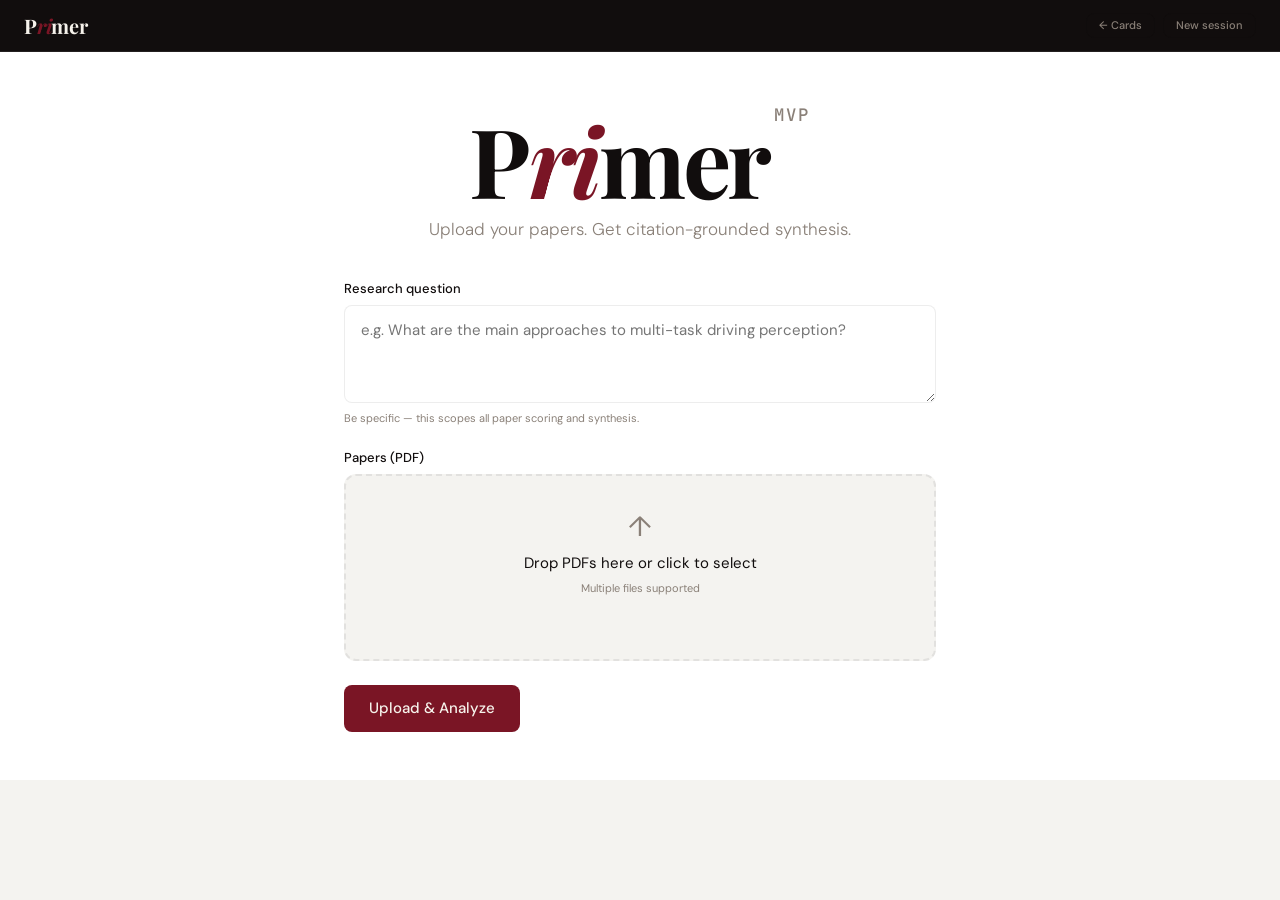
==== static/index.html @ 9b55476f "Initial commit" ====
<!doctype html>
<html lang="en">
  <head>
    <meta charset="UTF-8" />
    <meta name="viewport" content="width=device-width, initial-scale=1.0" />
    <title>Primer — Research Intelligence</title>
    <link rel="preconnect" href="https://fonts.googleapis.com" />
    <link rel="preconnect" href="https://fonts.gstatic.com" crossorigin />
    <link
      href="https://fonts.googleapis.com/css2?family=Playfair+Display:ital,wght@0,700;0,900;1,400;1,700&family=DM+Sans:opsz,wght@9..40,300;9..40,400;9..40,500&family=JetBrains+Mono:wght@400;500&display=swap"
      rel="stylesheet"
    />
    <link rel="stylesheet" href="/static/css/primer.css" />
  </head>
  <body>
    <nav class="app-nav">
      <a href="#" class="app-nav__logo">P<span class="ri">ri</span>mer</a>
      <div class="app-nav__meta" id="nav-meta" hidden>
        <span class="app-nav__session-label" id="nav-question"></span>
      </div>
      <div class="app-nav__actions" id="nav-actions" hidden>
        <button
          type="button"
          class="btn btn--ghost btn--sm"
          id="btn-back-to-cards"
        >
          ← Cards
        </button>
        <button
          type="button"
          class="btn btn--ghost btn--sm"
          id="btn-new-session"
        >
          New session
        </button>
      </div>
    </nav>

    <main class="app-main">
      <!-- ── Stage 1: Upload ────────────────────────────────── -->
      <section
        id="stage-upload"
        class="stage stage--upload"
        aria-label="Upload papers"
      >
        <div class="upload-container">
          <div class="upload-header">
            <h1 class="upload-header__wordmark">
              P<span class="ri">ri</span>mer<span class="upload-header__mvp">MVP</span>
            </h1>
            <p class="upload-header__sub">
              Upload your papers. Get citation-grounded synthesis.
            </p>
          </div>

          <form id="upload-form" class="upload-form" novalidate>
            <div class="form-group">
              <label for="research-question" class="form-label"
                >Research question</label
              >
              <textarea
                id="research-question"
                name="research_question"
                class="form-textarea"
                required
                minlength="10"
                rows="3"
                placeholder="e.g. What are the main approaches to multi-task driving perception?"
                aria-describedby="rq-hint"
              ></textarea>
              <span id="rq-hint" class="form-hint"
                >Be specific — this scopes all paper scoring and
                synthesis.</span
              >
            </div>

            <div class="form-group">
              <label class="form-label">Papers (PDF)</label>
              <div
                class="drop-zone"
                id="drop-zone"
                role="button"
                tabindex="0"
                aria-label="Click to select PDFs or drag and drop here"
              >
                <input
                  type="file"
                  id="pdf-input"
                  name="files"
                  accept=".pdf"
                  multiple
                  class="drop-zone__input"
                  aria-label="Select PDF files"
                />
                <div class="drop-zone__prompt" id="drop-prompt">
                  <span class="drop-zone__icon" aria-hidden="true">↑</span>
                  <span class="drop-zone__text"
                    >Drop PDFs here or click to select</span
                  >
                  <span class="drop-zone__hint">Multiple files supported</span>
                </div>
                <ul
                  class="drop-zone__file-list"
                  id="file-list"
                  aria-label="Selected files"
                  hidden
                ></ul>
              </div>
            </div>

            <div class="upload-form__footer">
              <div
                class="upload-status"
                id="upload-status"
                aria-live="polite"
                hidden
              ></div>
              <button
                type="submit"
                class="btn btn--primary btn--lg"
                id="btn-upload"
              >
                Upload &amp; Analyze
              </button>
            </div>
          </form>
        </div>
      </section>

      <!-- ── Stage 2: Cards ─────────────────────────────────── -->
      <section
        id="stage-cards"
        class="stage stage--cards stage--hidden"
        aria-label="Paper cards"
      >
        <div class="cards-toolbar">
          <div class="cards-toolbar__left">
            <span
              class="cards-toolbar__count"
              id="cards-count"
              aria-live="polite"
              >0 papers</span
            >
            <label for="sort-select" class="sr-only">Sort by</label>
            <select id="sort-select" class="form-select">
              <option value="relevance_score">Sort: Relevance</option>
              <option value="tier">Sort: Tier</option>
              <option value="year">Sort: Year</option>
              <option value="venue">Sort: Venue</option>
            </select>
          </div>
          <div class="cards-toolbar__right">
            <button type="button" class="btn btn--ghost" id="btn-export-csv">
              Export CSV
            </button>
            <button
              type="button"
              class="btn btn--secondary"
              id="btn-generate-brief"
            >
              Generate Brief
            </button>
            <button type="button" class="btn btn--primary" id="btn-go-chat">
              Chat →
            </button>
          </div>
        </div>

        <div
          class="cards-status"
          id="cards-status"
          aria-live="polite"
          hidden
        ></div>

        <div class="table-wrap">
          <table class="cards-table" id="cards-table">
            <thead>
              <tr>
                <th class="cards-table__th">Title</th>
                <th class="cards-table__th">Venue</th>
                <th class="cards-table__th cards-table__th--year">Year</th>
                <th class="cards-table__th">Task</th>
                <th class="cards-table__th cards-table__th--wide">
                  Methodology
                </th>
                <th class="cards-table__th cards-table__th--wide">Results</th>
                <th class="cards-table__th">Datasets</th>
                <th class="cards-table__th cards-table__th--score">Score</th>
                <th class="cards-table__th cards-table__th--wide">
                  Synthesis Note
                </th>
              </tr>
            </thead>
            <tbody
              id="cards-tbody"
              aria-live="polite"
              aria-label="Paper cards"
            ></tbody>
          </table>
        </div>
      </section>

      <!-- ── Stage 3: Chat ──────────────────────────────────── -->
      <section
        id="stage-chat"
        class="stage stage--chat stage--hidden"
        aria-label="Research chat"
      >
        <div
          class="chat-messages"
          id="chat-messages"
          aria-live="polite"
          aria-label="Chat messages"
        >
          <div class="chat-empty" id="chat-empty">
            <p class="chat-empty__text">
              Ask a question about your papers, or generate a full research
              brief.
            </p>
          </div>
        </div>

        <div class="chat-input-area">
          <button type="button" class="btn btn--brief" id="btn-brief-shortcut">
            Generate My Research Brief
          </button>
          <form id="chat-form" class="chat-form">
            <label for="chat-input" class="sr-only">Message</label>
            <textarea
              id="chat-input"
              class="chat-form__input"
              placeholder="Ask about your papers…"
              rows="1"
              maxlength="4000"
              aria-label="Chat message"
            ></textarea>
            <button
              type="submit"
              class="btn btn--primary chat-form__send"
              id="btn-send"
            >
              Send
            </button>
          </form>
        </div>
      </section>
    </main>

    <script type="module" src="/static/js/app.js" defer></script>
  </body>
</html>
---- static/css/primer.css ----
/* =============================================================
   Primer — Design Tokens & Component Styles
   All values use custom properties. No hardcoded colors or px.
   ============================================================= */

/* ── Design tokens ─────────────────────────────────────────── */
:root {
  /* Colors */
  --color-ink: #110d0d;
  --color-ink-2: #1c1515;
  --color-maroon: #7a1525;
  --color-maroon-br: #9b2535;
  --color-cream: #f6f2eb;
  --color-cream-dim: #c8c0b4;
  --color-surface: #f4f3f0;
  --color-white: #ffffff;
  --color-muted: #8a8078;

  /* Semantic */
  --color-success: #2d7a4f;
  --color-warning: #b07818;
  --color-error: #c0392b;

  /* Borders */
  --color-rule: rgba(0, 0, 0, 0.07);
  --color-rule-dark: rgba(255, 255, 255, 0.08);

  /* Typography */
  --font-serif: "Playfair Display", Georgia, serif;
  --font-sans: "DM Sans", system-ui, sans-serif;
  --font-mono: "JetBrains Mono", "Cascadia Code", monospace;

  /* Type scale */
  --text-xs: 11px;
  --text-sm: 13px;
  --text-base: 15px;
  --text-lg: 17px;
  --text-xl: 20px;
  --text-2xl: 24px;
  --text-3xl: 32px;

  /* Spacing (4px grid) */
  --space-1: 4px;
  --space-2: 8px;
  --space-3: 12px;
  --space-4: 16px;
  --space-5: 20px;
  --space-6: 24px;
  --space-8: 32px;
  --space-10: 40px;
  --space-12: 48px;
  --space-16: 64px;
  --space-20: 80px;

  /* Radius */
  --radius-sm: 4px;
  --radius-md: 8px;
  --radius-lg: 12px;
  --radius-xl: 16px;

  /* Shadows */
  --shadow-sm: 0 1px 3px rgba(0, 0, 0, 0.08);
  --shadow-md: 0 4px 12px rgba(0, 0, 0, 0.1);

  /* Transitions */
  --transition-fast: 0.15s ease;
  --transition-base: 0.2s ease;

  /* Z-index */
  --z-raised: 10;
  --z-overlay: 100;
}

/* ── Reset ──────────────────────────────────────────────────── */
*,
*::before,
*::after {
  box-sizing: border-box;
  margin: 0;
  padding: 0;
}

html {
  height: 100%;
}

body {
  height: 100%;
  font-family: var(--font-sans);
  font-size: var(--text-base);
  color: var(--color-ink);
  background: var(--color-surface);
  -webkit-font-smoothing: antialiased;
}

/* ── Accessibility ──────────────────────────────────────────── */
.sr-only {
  position: absolute;
  width: 1px;
  height: 1px;
  padding: 0;
  margin: -1px;
  overflow: hidden;
  clip: rect(0, 0, 0, 0);
  white-space: nowrap;
  border: 0;
}

/* ── Buttons ────────────────────────────────────────────────── */
.btn {
  display: inline-flex;
  align-items: center;
  justify-content: center;
  gap: var(--space-2);
  padding: var(--space-2) var(--space-4);
  border: 1px solid transparent;
  border-radius: var(--radius-md);
  font-family: var(--font-sans);
  font-size: var(--text-sm);
  font-weight: 500;
  line-height: 1.4;
  cursor: pointer;
  text-decoration: none;
  white-space: nowrap;
  transition:
    background var(--transition-fast),
    color var(--transition-fast),
    border-color var(--transition-fast),
    opacity var(--transition-fast);
}

.btn:disabled {
  opacity: 0.45;
  cursor: not-allowed;
}

.btn--sm {
  padding: var(--space-1) var(--space-3);
  font-size: var(--text-xs);
}

.btn--lg {
  padding: var(--space-3) var(--space-6);
  font-size: var(--text-base);
}

.btn--primary {
  background: var(--color-maroon);
  color: var(--color-cream);
}
.btn--primary:hover:not(:disabled) {
  background: var(--color-maroon-br);
}

.btn--secondary {
  background: var(--color-ink);
  color: var(--color-cream);
}
.btn--secondary:hover:not(:disabled) {
  background: var(--color-ink-2);
}

.btn--ghost {
  background: transparent;
  color: var(--color-muted);
  border-color: var(--color-rule);
}
.btn--ghost:hover:not(:disabled) {
  background: var(--color-white);
  color: var(--color-ink);
}

.btn--brief {
  width: 100%;
  padding: var(--space-3) var(--space-4);
  background: rgba(122, 21, 37, 0.06);
  border: 1px solid rgba(122, 21, 37, 0.14);
  color: var(--color-maroon);
  border-radius: var(--radius-md);
  font-size: var(--text-sm);
  font-weight: 500;
  margin-bottom: var(--space-3);
}
.btn--brief:hover:not(:disabled) {
  background: rgba(122, 21, 37, 0.11);
}

/* ── Nav ────────────────────────────────────────────────────── */
.app-nav {
  position: fixed;
  top: 0;
  left: 0;
  right: 0;
  z-index: var(--z-overlay);
  height: 52px;
  padding: 0 var(--space-6);
  display: flex;
  align-items: center;
  justify-content: space-between;
  gap: var(--space-4);
  background: var(--color-ink);
  border-bottom: 1px solid var(--color-rule-dark);
}

.app-nav__logo {
  font-family: var(--font-serif);
  font-weight: 700;
  font-size: var(--text-xl);
  color: var(--color-cream);
  text-decoration: none;
  letter-spacing: -0.01em;
  flex-shrink: 0;
}
/* .ri — shared italic maroon accent used in all Primer wordmarks */
.ri {
  font-style: italic;
  color: var(--color-maroon);
  font-family: var(--font-serif);
}

.app-nav__meta {
  flex: 1;
  min-width: 0;
}

.app-nav__session-label {
  display: block;
  font-size: var(--text-sm);
  color: var(--color-cream-dim);
  overflow: hidden;
  text-overflow: ellipsis;
  white-space: nowrap;
}

.app-nav__actions {
  display: flex;
  align-items: center;
  gap: var(--space-2);
  flex-shrink: 0;
}

/* ── Main layout ────────────────────────────────────────────── */
.app-main {
  padding-top: 52px;
  min-height: 100vh;
}

/* ── Stage base + hidden state ──────────────────────────────── */
/* .stage.stage--hidden uses two-class specificity to beat
   display: flex set on individual stage variants. */
.stage {
  display: block;
  animation: stageIn 0.22s ease forwards;
}

/* Fires each time a stage goes from display:none → visible */
@keyframes stageIn {
  from { opacity: 0; transform: translateY(6px); }
  to   { opacity: 1; transform: translateY(0); }
}

.stage.stage--hidden {
  display: none;
}

/* ── Stage 1: Upload ────────────────────────────────────────── */
.stage--upload {
  background: var(--color-white);
}

.upload-container {
  max-width: 640px;
  margin: 0 auto;
  padding: var(--space-16) var(--space-6) var(--space-12);
}

.upload-header {
  margin-bottom: var(--space-10);
  text-align: center;
}

.upload-header__wordmark {
  font-family: var(--font-serif);
  font-weight: 700;
  font-size: clamp(56px, 10vw, 96px);
  color: var(--color-ink);
  letter-spacing: -0.03em;
  line-height: 0.9;
  margin-bottom: var(--space-4);
}
/* .ri inside the upload wordmark uses the same shared class */

.upload-header__mvp {
  position: relative;
  top: -0.55em;
  font-family: var(--font-mono);
  font-size: 0.18em;
  font-weight: 500;
  letter-spacing: 0.12em;
  color: var(--color-muted);
  text-transform: uppercase;
  vertical-align: top;
  margin-left: 0.3em;
}

.upload-header__sub {
  font-size: var(--text-lg);
  font-weight: 300;
  color: var(--color-muted);
}

.upload-form {
  display: flex;
  flex-direction: column;
  gap: var(--space-6);
}

.form-group {
  display: flex;
  flex-direction: column;
  gap: var(--space-2);
}

.form-label {
  font-size: var(--text-sm);
  font-weight: 500;
  color: var(--color-ink);
}

.form-hint {
  font-size: var(--text-xs);
  color: var(--color-muted);
}

.form-textarea {
  width: 100%;
  padding: var(--space-3) var(--space-4);
  border: 1px solid var(--color-rule);
  border-radius: var(--radius-md);
  font-family: var(--font-sans);
  font-size: var(--text-base);
  color: var(--color-ink);
  background: var(--color-white);
  resize: vertical;
  line-height: 1.6;
  transition: border-color var(--transition-fast);
}
.form-textarea:focus {
  outline: none;
  border-color: var(--color-maroon);
}

.form-select {
  padding: var(--space-2) var(--space-3);
  border: 1px solid var(--color-rule);
  border-radius: var(--radius-md);
  font-family: var(--font-sans);
  font-size: var(--text-sm);
  color: var(--color-ink);
  background: var(--color-white);
  cursor: pointer;
}

/* Drop zone */
.drop-zone {
  position: relative;
  border: 2px dashed var(--color-rule);
  border-radius: var(--radius-lg);
  background: var(--color-surface);
  cursor: pointer;
  min-height: 140px;
  display: flex;
  flex-direction: column;
  align-items: center;
  justify-content: center;
  transition:
    border-color var(--transition-base),
    background var(--transition-base);
}
.drop-zone:hover,
.drop-zone--over {
  border-color: var(--color-maroon);
  background: rgba(122, 21, 37, 0.02);
}

.drop-zone__input {
  position: absolute;
  inset: 0;
  width: 100%;
  height: 100%;
  opacity: 0;
  cursor: pointer;
}

.drop-zone__prompt {
  display: flex;
  flex-direction: column;
  align-items: center;
  gap: var(--space-2);
  padding: var(--space-8);
  pointer-events: none;
}

.drop-zone__icon {
  font-size: 28px;
  color: var(--color-muted);
}

.drop-zone__text {
  font-size: var(--text-base);
  color: var(--color-ink);
}

.drop-zone__hint {
  font-size: var(--text-xs);
  color: var(--color-muted);
}

.drop-zone__file-list {
  width: 100%;
  padding: var(--space-4);
  display: flex;
  flex-direction: column;
  gap: var(--space-2);
  list-style: none;
}

.drop-zone__file-item {
  display: flex;
  align-items: center;
  justify-content: space-between;
  padding: var(--space-2) var(--space-3);
  background: var(--color-white);
  border-radius: var(--radius-sm);
  font-size: var(--text-sm);
  color: var(--color-ink);
  gap: var(--space-3);
}

.drop-zone__file-name {
  overflow: hidden;
  text-overflow: ellipsis;
  white-space: nowrap;
}

.drop-zone__file-remove {
  background: none;
  border: none;
  color: var(--color-muted);
  cursor: pointer;
  font-size: var(--text-lg);
  line-height: 1;
  padding: 0 var(--space-1);
  flex-shrink: 0;
  transition: color var(--transition-fast);
}
.drop-zone__file-remove:hover {
  color: var(--color-error);
}

.upload-form__footer {
  display: flex;
  align-items: center;
  justify-content: space-between;
  gap: var(--space-4);
}

.upload-status {
  font-size: var(--text-sm);
  color: var(--color-muted);
}
.upload-status--error {
  color: var(--color-error);
}
.upload-status--success {
  color: var(--color-success);
}

/* ── Stage 2: Cards ─────────────────────────────────────────── */
.stage--cards {
  display: flex;
  flex-direction: column;
  height: calc(100vh - 52px);
}

.cards-toolbar {
  display: flex;
  align-items: center;
  justify-content: space-between;
  padding: var(--space-3) var(--space-5);
  background: var(--color-white);
  border-bottom: 1px solid var(--color-rule);
  flex-shrink: 0;
  gap: var(--space-4);
  flex-wrap: wrap;
}

.cards-toolbar__left {
  display: flex;
  align-items: center;
  gap: var(--space-4);
}

.cards-toolbar__count {
  font-size: var(--text-sm);
  font-weight: 500;
  color: var(--color-ink);
  white-space: nowrap;
}

.cards-toolbar__right {
  display: flex;
  align-items: center;
  gap: var(--space-2);
}

.cards-status {
  padding: var(--space-2) var(--space-5);
  font-size: var(--text-sm);
  color: var(--color-muted);
  background: var(--color-surface);
  border-bottom: 1px solid var(--color-rule);
  flex-shrink: 0;
}

.table-wrap {
  flex: 1;
  overflow: auto;
}

.cards-table {
  width: 100%;
  border-collapse: collapse;
  font-size: var(--text-sm);
}

.cards-table__th {
  position: sticky;
  top: 0;
  z-index: var(--z-raised);
  background: var(--color-ink);
  color: var(--color-cream-dim);
  font-size: var(--text-xs);
  font-weight: 500;
  letter-spacing: 0.06em;
  text-transform: uppercase;
  padding: var(--space-3) var(--space-4);
  text-align: left;
  white-space: nowrap;
  border-right: 1px solid var(--color-rule-dark);
}
.cards-table__th:last-child {
  border-right: none;
}
.cards-table__th--wide {
  min-width: 200px;
}
.cards-table__th--year {
  width: 56px;
}
.cards-table__th--score {
  width: 72px;
  text-align: center;
}

/* Paper card rows — BEM */
.paper-card td {
  padding: var(--space-3) var(--space-4);
  border-bottom: 1px solid var(--color-rule);
  border-right: 1px solid var(--color-rule);
  vertical-align: top;
  color: var(--color-ink);
  line-height: 1.5;
}
.paper-card td:last-child {
  border-right: none;
}
.paper-card:hover td {
  background: rgba(122, 21, 37, 0.02);
}

.paper-card--tier-1 .paper-card__score {
  color: var(--color-success);
}
.paper-card--tier-2 .paper-card__score {
  color: var(--color-warning);
}
.paper-card--tier-3 .paper-card__score {
  color: var(--color-muted);
}
.paper-card--error td {
  background: rgba(192, 57, 43, 0.03);
}

.paper-card__title {
  font-weight: 500;
  max-width: 220px;
  min-width: 140px;
}

.paper-card__score {
  text-align: center;
  font-family: var(--font-mono);
  font-size: var(--text-sm);
  font-weight: 600;
}

.paper-card__code-link {
  display: inline-block;
  margin-top: var(--space-1);
  font-size: var(--text-xs);
  color: var(--color-maroon);
  text-decoration: none;
}
.paper-card__code-link:hover {
  text-decoration: underline;
}

.tier-badge {
  display: inline-block;
  margin-top: var(--space-1);
  padding: 2px var(--space-2);
  border-radius: var(--radius-sm);
  font-size: var(--text-xs);
  font-weight: 600;
  font-family: var(--font-mono);
}
.tier-badge--1 {
  background: rgba(45, 122, 79, 0.1);
  color: var(--color-success);
}
.tier-badge--2 {
  background: rgba(176, 120, 24, 0.1);
  color: var(--color-warning);
}
.tier-badge--3 {
  background: var(--color-rule);
  color: var(--color-muted);
}

/* ── Stage 3: Chat ──────────────────────────────────────────── */
.stage--chat {
  display: flex;
  flex-direction: column;
  height: calc(100vh - 52px);
}

.chat-messages {
  flex: 1;
  overflow-y: auto;
  padding: var(--space-6) var(--space-8);
  display: flex;
  flex-direction: column;
  gap: var(--space-5);
}

.chat-empty {
  display: flex;
  align-items: center;
  justify-content: center;
  flex: 1;
  min-height: 200px;
}

.chat-empty__text {
  font-size: var(--text-base);
  font-weight: 300;
  color: var(--color-muted);
  text-align: center;
  max-width: 380px;
}

/* Message bubbles — BEM */
.chat-message {
  display: flex;
  flex-direction: column;
  gap: var(--space-2);
  max-width: 820px;
  /* Animate in — GPU composited only */
  opacity: 0;
  transform: translateY(8px);
  animation: msgIn var(--transition-base) forwards;
}

@keyframes msgIn {
  to {
    opacity: 1;
    transform: translateY(0);
  }
}

.chat-message--user {
  align-self: flex-end;
  align-items: flex-end;
}
.chat-message--assistant {
  align-self: flex-start;
}

.chat-message__role {
  font-size: var(--text-xs);
  font-weight: 500;
  letter-spacing: 0.06em;
  text-transform: uppercase;
  color: var(--color-muted);
}

.chat-message__body {
  padding: var(--space-4) var(--space-5);
  border-radius: var(--radius-lg);
  font-size: var(--text-base);
  line-height: 1.7;
}

.chat-message--user .chat-message__body {
  background: var(--color-ink);
  color: var(--color-cream);
  border-bottom-right-radius: var(--radius-sm);
}

.chat-message--assistant .chat-message__body {
  background: var(--color-white);
  color: var(--color-ink);
  border: 1px solid var(--color-rule);
  border-bottom-left-radius: var(--radius-sm);
}

.chat-message--loading .chat-message__body {
  color: var(--color-muted);
  font-style: italic;
}

/* Animated ellipsis: reveals dots one at a time via width steps */
.chat-message--loading .chat-message__body::after {
  content: '...';
  display: inline-block;
  width: 0;
  overflow: hidden;
  vertical-align: bottom;
  animation: thinkingDots 1.2s steps(3, end) infinite;
}

@keyframes thinkingDots {
  to { width: 1.2em; }
}

/* Markdown elements inside assistant messages */
.chat-message__body h3 {
  font-family: var(--font-serif);
  font-size: var(--text-lg);
  font-weight: 700;
  color: var(--color-ink);
  letter-spacing: -0.01em;
  margin: var(--space-5) 0 var(--space-3);
}
.chat-message__body h3:first-child {
  margin-top: 0;
}
.chat-message__body h4 {
  font-size: var(--text-base);
  font-weight: 600;
  margin: var(--space-4) 0 var(--space-2);
}
.chat-message__body p {
  margin-bottom: var(--space-3);
}
.chat-message__body p:last-child {
  margin-bottom: 0;
}
.chat-message__body ul {
  padding-left: var(--space-5);
  margin-bottom: var(--space-3);
}
.chat-message__body li {
  margin-bottom: var(--space-2);
}
.chat-message__body strong {
  font-weight: 600;
}

/* Citation chips */
.citation-chip {
  display: inline-flex;
  align-items: center;
  background: rgba(122, 21, 37, 0.08);
  border: 1px solid rgba(122, 21, 37, 0.15);
  border-radius: var(--radius-sm);
  padding: 1px var(--space-2);
  font-family: var(--font-mono);
  font-size: var(--text-xs);
  color: var(--color-maroon);
  font-weight: 500;
  white-space: nowrap;
  vertical-align: baseline;
}

.chat-message__sources {
  font-size: var(--text-xs);
  color: var(--color-muted);
  margin-top: var(--space-1);
}

/* Chat input area */
.chat-input-area {
  padding: var(--space-4) var(--space-8);
  background: var(--color-white);
  border-top: 1px solid var(--color-rule);
  flex-shrink: 0;
}

.chat-form {
  display: flex;
  gap: var(--space-3);
  align-items: flex-end;
}

.chat-form__input {
  flex: 1;
  padding: var(--space-3) var(--space-4);
  border: 1px solid var(--color-rule);
  border-radius: var(--radius-md);
  font-family: var(--font-sans);
  font-size: var(--text-base);
  color: var(--color-ink);
  background: var(--color-surface);
  resize: none;
  line-height: 1.5;
  overflow-y: auto;
  max-height: 160px;
  transition: border-color var(--transition-fast);
}
.chat-form__input:focus {
  outline: none;
  border-color: var(--color-maroon);
}

.chat-form__send {
  flex-shrink: 0;
  height: 44px;
  padding: 0 var(--space-5);
}

/* ── Responsive ─────────────────────────────────────────────── */
@media (max-width: 768px) {
  .app-nav {
    padding: 0 var(--space-4);
  }
  .app-nav__session-label {
    display: none;
  }

  .upload-container {
    padding: var(--space-10) var(--space-4) var(--space-8);
  }

  .cards-toolbar {
    padding: var(--space-3) var(--space-4);
  }
  .cards-toolbar__right {
    flex-wrap: wrap;
    justify-content: flex-end;
  }

  .chat-messages {
    padding: var(--space-4);
  }
  .chat-input-area {
    padding: var(--space-3) var(--space-4);
  }
  .chat-message {
    max-width: 100%;
  }
}
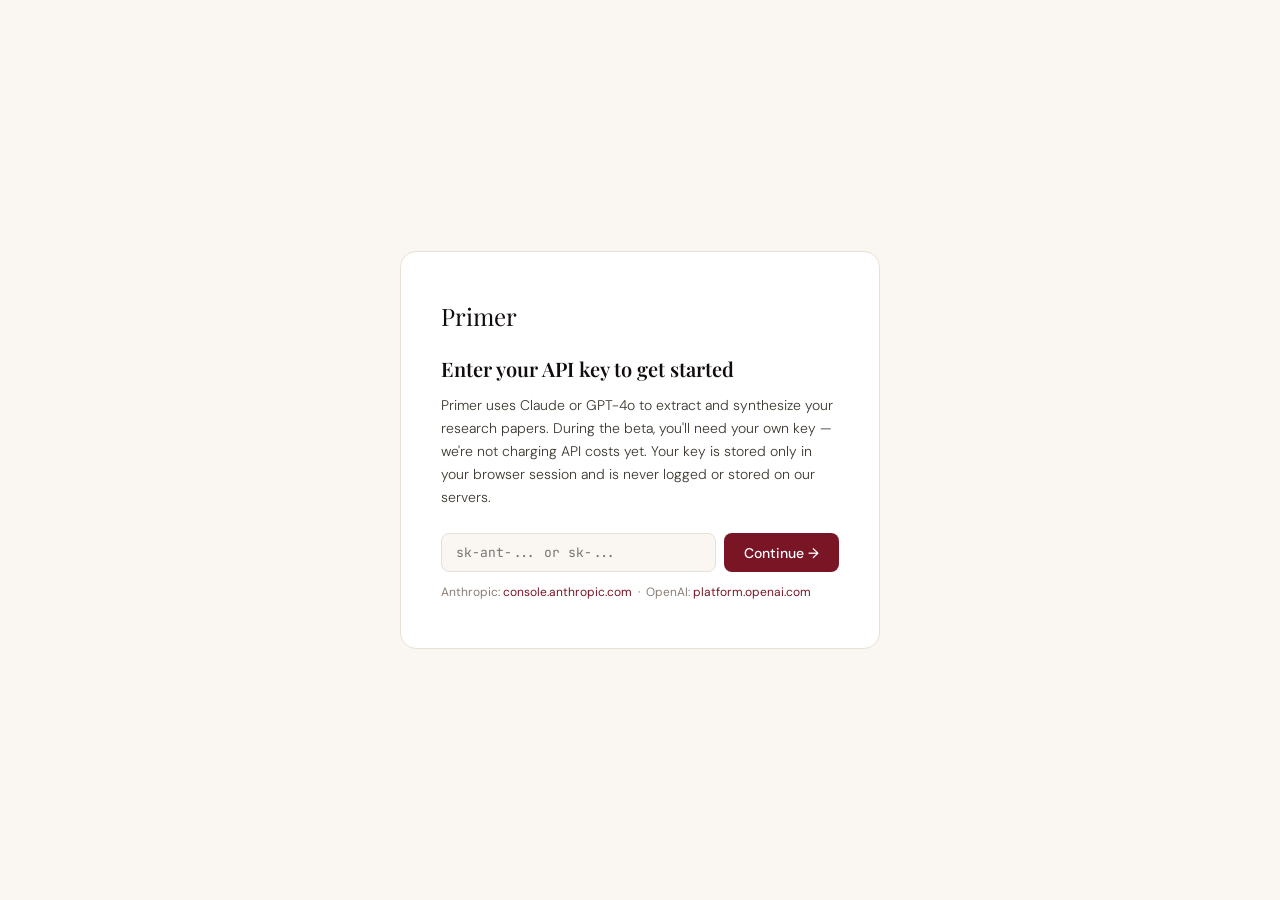
==== commit 977659e4: "Add BYOK + multi-provider support with unit tests - core/llm.py: new provider adapter supporting Ant" ====
--- a/static/index.html
+++ b/static/index.html
@@ -13,240 +13,314 @@
     <link rel="stylesheet" href="/static/css/primer.css" />
   </head>
   <body>
-    <nav class="app-nav">
-      <a href="#" class="app-nav__logo">P<span class="ri">ri</span>mer</a>
-      <div class="app-nav__meta" id="nav-meta" hidden>
-        <span class="app-nav__session-label" id="nav-question"></span>
+    <!-- API Key Gate -->
+    <div id="key-gate">
+      <div class="key-gate-inner">
+        <div class="key-gate-logo">Primer</div>
+        <h1 class="key-gate-heading">Enter your API key to get started</h1>
+        <p class="key-gate-body">
+          Primer uses Claude or GPT-4o to extract and synthesize your research
+          papers. During the beta, you'll need your own key — we're not charging API
+          costs yet. Your key is stored only in your browser session and is never
+          logged or stored on our servers.
+        </p>
+        <div class="key-gate-input-row">
+          <input
+            type="password"
+            id="api-key-input"
+            placeholder="sk-ant-... or sk-..."
+            autocomplete="off"
+            spellcheck="false"
+          />
+          <button id="key-gate-submit">Continue →</button>
+        </div>
+        <p class="key-gate-hint">
+          Anthropic:
+          <a href="https://console.anthropic.com" target="_blank"
+            >console.anthropic.com</a
+          >
+          &nbsp;·&nbsp; OpenAI:
+          <a href="https://platform.openai.com/api-keys" target="_blank"
+            >platform.openai.com</a
+          >
+        </p>
+        <p id="key-gate-error" class="key-gate-error" style="display:none;">
+          Please enter a valid Anthropic (sk-ant-...) or OpenAI (sk-...) API key.
+        </p>
       </div>
-      <div class="app-nav__actions" id="nav-actions" hidden>
-        <button
-          type="button"
-          class="btn btn--ghost btn--sm"
-          id="btn-back-to-cards"
+    </div>
+
+    <!-- Main App (hidden until key is entered) -->
+    <div id="app" style="display:none;">
+      <nav class="app-nav">
+        <a href="#" class="app-nav__logo">P<span class="ri">ri</span>mer</a>
+        <div class="app-nav__meta" id="nav-meta" hidden>
+          <span class="app-nav__session-label" id="nav-question"></span>
+        </div>
+        <div class="app-nav__actions" id="nav-actions" hidden>
+          <button
+            type="button"
+            class="btn btn--ghost btn--sm"
+            id="btn-back-to-cards"
+          >
+            ← Cards
+          </button>
+          <button
+            type="button"
+            class="btn btn--ghost btn--sm"
+            id="btn-new-session"
+          >
+            New session
+          </button>
+        </div>
+      </nav>
+
+      <main class="app-main">
+        <!-- ── Stage 1: Upload ────────────────────────────────── -->
+        <section
+          id="stage-upload"
+          class="stage stage--upload"
+          aria-label="Upload papers"
         >
-          ← Cards
-        </button>
-        <button
-          type="button"
-          class="btn btn--ghost btn--sm"
-          id="btn-new-session"
+          <div class="upload-container">
+            <div class="upload-header">
+              <h1 class="upload-header__wordmark">
+                P<span class="ri">ri</span>mer<span class="upload-header__mvp">MVP</span>
+              </h1>
+              <p class="upload-header__sub">
+                Upload your papers. Get citation-grounded synthesis.
+              </p>
+            </div>
+
+            <form id="upload-form" class="upload-form" novalidate>
+              <div class="form-group">
+                <label for="research-question" class="form-label"
+                  >Research question</label
+                >
+                <textarea
+                  id="research-question"
+                  name="research_question"
+                  class="form-textarea"
+                  required
+                  minlength="10"
+                  rows="3"
+                  placeholder="e.g. What are the main approaches to multi-task driving perception?"
+                  aria-describedby="rq-hint"
+                ></textarea>
+                <span id="rq-hint" class="form-hint"
+                  >Be specific — this scopes all paper scoring and
+                  synthesis.</span
+                >
+              </div>
+
+              <div class="form-group">
+                <label class="form-label">Papers (PDF)</label>
+                <div
+                  class="drop-zone"
+                  id="drop-zone"
+                  role="button"
+                  tabindex="0"
+                  aria-label="Click to select PDFs or drag and drop here"
+                >
+                  <input
+                    type="file"
+                    id="pdf-input"
+                    name="files"
+                    accept=".pdf"
+                    multiple
+                    class="drop-zone__input"
+                    aria-label="Select PDF files"
+                  />
+                  <div class="drop-zone__prompt" id="drop-prompt">
+                    <span class="drop-zone__icon" aria-hidden="true">↑</span>
+                    <span class="drop-zone__text"
+                      >Drop PDFs here or click to select</span
+                    >
+                    <span class="drop-zone__hint">Multiple files supported</span>
+                  </div>
+                  <ul
+                    class="drop-zone__file-list"
+                    id="file-list"
+                    aria-label="Selected files"
+                    hidden
+                  ></ul>
+                </div>
+              </div>
+
+              <div class="upload-form__footer">
+                <div
+                  class="upload-status"
+                  id="upload-status"
+                  aria-live="polite"
+                  hidden
+                ></div>
+                <button
+                  type="submit"
+                  class="btn btn--primary btn--lg"
+                  id="btn-upload"
+                >
+                  Upload &amp; Analyze
+                </button>
+              </div>
+            </form>
+          </div>
+        </section>
+
+        <!-- ── Stage 2: Cards ─────────────────────────────────── -->
+        <section
+          id="stage-cards"
+          class="stage stage--cards stage--hidden"
+          aria-label="Paper cards"
         >
-          New session
-        </button>
-      </div>
-    </nav>
-
-    <main class="app-main">
-      <!-- ── Stage 1: Upload ────────────────────────────────── -->
-      <section
-        id="stage-upload"
-        class="stage stage--upload"
-        aria-label="Upload papers"
-      >
-        <div class="upload-container">
-          <div class="upload-header">
-            <h1 class="upload-header__wordmark">
-              P<span class="ri">ri</span>mer<span class="upload-header__mvp">MVP</span>
-            </h1>
-            <p class="upload-header__sub">
-              Upload your papers. Get citation-grounded synthesis.
-            </p>
-          </div>
-
-          <form id="upload-form" class="upload-form" novalidate>
-            <div class="form-group">
-              <label for="research-question" class="form-label"
-                >Research question</label
+          <div class="cards-toolbar">
+            <div class="cards-toolbar__left">
+              <span
+                class="cards-toolbar__count"
+                id="cards-count"
+                aria-live="polite"
+                >0 papers</span
               >
+              <label for="sort-select" class="sr-only">Sort by</label>
+              <select id="sort-select" class="form-select">
+                <option value="relevance_score">Sort: Relevance</option>
+                <option value="tier">Sort: Tier</option>
+                <option value="year">Sort: Year</option>
+                <option value="venue">Sort: Venue</option>
+              </select>
+            </div>
+            <div class="cards-toolbar__right">
+              <button type="button" class="btn btn--ghost" id="btn-export-csv">
+                Export CSV
+              </button>
+              <button
+                type="button"
+                class="btn btn--secondary"
+                id="btn-generate-brief"
+              >
+                Generate Brief
+              </button>
+              <button type="button" class="btn btn--primary" id="btn-go-chat">
+                Chat →
+              </button>
+            </div>
+          </div>
+
+          <div
+            class="cards-status"
+            id="cards-status"
+            aria-live="polite"
+            hidden
+          ></div>
+
+          <div class="table-wrap">
+            <table class="cards-table" id="cards-table">
+              <thead>
+                <tr>
+                  <th class="cards-table__th">Title</th>
+                  <th class="cards-table__th">Venue</th>
+                  <th class="cards-table__th cards-table__th--year">Year</th>
+                  <th class="cards-table__th">Task</th>
+                  <th class="cards-table__th cards-table__th--wide">
+                    Methodology
+                  </th>
+                  <th class="cards-table__th cards-table__th--wide">Results</th>
+                  <th class="cards-table__th">Datasets</th>
+                  <th class="cards-table__th cards-table__th--score">Score</th>
+                  <th class="cards-table__th cards-table__th--wide">
+                    Synthesis Note
+                  </th>
+                </tr>
+              </thead>
+              <tbody
+                id="cards-tbody"
+                aria-live="polite"
+                aria-label="Paper cards"
+              ></tbody>
+            </table>
+          </div>
+        </section>
+
+        <!-- ── Stage 3: Chat ──────────────────────────────────── -->
+        <section
+          id="stage-chat"
+          class="stage stage--chat stage--hidden"
+          aria-label="Research chat"
+        >
+          <div
+            class="chat-messages"
+            id="chat-messages"
+            aria-live="polite"
+            aria-label="Chat messages"
+          >
+            <div class="chat-empty" id="chat-empty">
+              <p class="chat-empty__text">
+                Ask a question about your papers, or generate a full research
+                brief.
+              </p>
+            </div>
+          </div>
+
+          <div class="chat-input-area">
+            <button type="button" class="btn btn--brief" id="btn-brief-shortcut">
+              Generate My Research Brief
+            </button>
+            <form id="chat-form" class="chat-form">
+              <label for="chat-input" class="sr-only">Message</label>
               <textarea
-                id="research-question"
-                name="research_question"
-                class="form-textarea"
-                required
-                minlength="10"
-                rows="3"
-                placeholder="e.g. What are the main approaches to multi-task driving perception?"
-                aria-describedby="rq-hint"
+                id="chat-input"
+                class="chat-form__input"
+                placeholder="Ask about your papers…"
+                rows="1"
+                maxlength="4000"
+                aria-label="Chat message"
               ></textarea>
-              <span id="rq-hint" class="form-hint"
-                >Be specific — this scopes all paper scoring and
-                synthesis.</span
-              >
-            </div>
-
-            <div class="form-group">
-              <label class="form-label">Papers (PDF)</label>
-              <div
-                class="drop-zone"
-                id="drop-zone"
-                role="button"
-                tabindex="0"
-                aria-label="Click to select PDFs or drag and drop here"
-              >
-                <input
-                  type="file"
-                  id="pdf-input"
-                  name="files"
-                  accept=".pdf"
-                  multiple
-                  class="drop-zone__input"
-                  aria-label="Select PDF files"
-                />
-                <div class="drop-zone__prompt" id="drop-prompt">
-                  <span class="drop-zone__icon" aria-hidden="true">↑</span>
-                  <span class="drop-zone__text"
-                    >Drop PDFs here or click to select</span
-                  >
-                  <span class="drop-zone__hint">Multiple files supported</span>
-                </div>
-                <ul
-                  class="drop-zone__file-list"
-                  id="file-list"
-                  aria-label="Selected files"
-                  hidden
-                ></ul>
-              </div>
-            </div>
-
-            <div class="upload-form__footer">
-              <div
-                class="upload-status"
-                id="upload-status"
-                aria-live="polite"
-                hidden
-              ></div>
               <button
                 type="submit"
-                class="btn btn--primary btn--lg"
-                id="btn-upload"
+                class="btn btn--primary chat-form__send"
+                id="btn-send"
               >
-                Upload &amp; Analyze
+                Send
               </button>
-            </div>
-          </form>
-        </div>
-      </section>
-
-      <!-- ── Stage 2: Cards ─────────────────────────────────── -->
-      <section
-        id="stage-cards"
-        class="stage stage--cards stage--hidden"
-        aria-label="Paper cards"
-      >
-        <div class="cards-toolbar">
-          <div class="cards-toolbar__left">
-            <span
-              class="cards-toolbar__count"
-              id="cards-count"
-              aria-live="polite"
-              >0 papers</span
-            >
-            <label for="sort-select" class="sr-only">Sort by</label>
-            <select id="sort-select" class="form-select">
-              <option value="relevance_score">Sort: Relevance</option>
-              <option value="tier">Sort: Tier</option>
-              <option value="year">Sort: Year</option>
-              <option value="venue">Sort: Venue</option>
-            </select>
-          </div>
-          <div class="cards-toolbar__right">
-            <button type="button" class="btn btn--ghost" id="btn-export-csv">
-              Export CSV
-            </button>
-            <button
-              type="button"
-              class="btn btn--secondary"
-              id="btn-generate-brief"
-            >
-              Generate Brief
-            </button>
-            <button type="button" class="btn btn--primary" id="btn-go-chat">
-              Chat →
-            </button>
-          </div>
-        </div>
-
-        <div
-          class="cards-status"
-          id="cards-status"
-          aria-live="polite"
-          hidden
-        ></div>
-
-        <div class="table-wrap">
-          <table class="cards-table" id="cards-table">
-            <thead>
-              <tr>
-                <th class="cards-table__th">Title</th>
-                <th class="cards-table__th">Venue</th>
-                <th class="cards-table__th cards-table__th--year">Year</th>
-                <th class="cards-table__th">Task</th>
-                <th class="cards-table__th cards-table__th--wide">
-                  Methodology
-                </th>
-                <th class="cards-table__th cards-table__th--wide">Results</th>
-                <th class="cards-table__th">Datasets</th>
-                <th class="cards-table__th cards-table__th--score">Score</th>
-                <th class="cards-table__th cards-table__th--wide">
-                  Synthesis Note
-                </th>
-              </tr>
-            </thead>
-            <tbody
-              id="cards-tbody"
-              aria-live="polite"
-              aria-label="Paper cards"
-            ></tbody>
-          </table>
-        </div>
-      </section>
-
-      <!-- ── Stage 3: Chat ──────────────────────────────────── -->
-      <section
-        id="stage-chat"
-        class="stage stage--chat stage--hidden"
-        aria-label="Research chat"
-      >
-        <div
-          class="chat-messages"
-          id="chat-messages"
-          aria-live="polite"
-          aria-label="Chat messages"
-        >
-          <div class="chat-empty" id="chat-empty">
-            <p class="chat-empty__text">
-              Ask a question about your papers, or generate a full research
-              brief.
-            </p>
-          </div>
-        </div>
-
-        <div class="chat-input-area">
-          <button type="button" class="btn btn--brief" id="btn-brief-shortcut">
-            Generate My Research Brief
-          </button>
-          <form id="chat-form" class="chat-form">
-            <label for="chat-input" class="sr-only">Message</label>
-            <textarea
-              id="chat-input"
-              class="chat-form__input"
-              placeholder="Ask about your papers…"
-              rows="1"
-              maxlength="4000"
-              aria-label="Chat message"
-            ></textarea>
-            <button
-              type="submit"
-              class="btn btn--primary chat-form__send"
-              id="btn-send"
-            >
-              Send
-            </button>
-          </form>
-        </div>
-      </section>
-    </main>
+            </form>
+          </div>
+        </section>
+      </main>
+    </div>
 
     <script type="module" src="/static/js/app.js" defer></script>
+    <script type="module">
+      import { apiKey } from "/static/js/api.js";
+
+      function initKeyGate() {
+        const gate = document.getElementById("key-gate");
+        const app = document.getElementById("app");
+        const input = document.getElementById("api-key-input");
+        const submitBtn = document.getElementById("key-gate-submit");
+        const errorEl = document.getElementById("key-gate-error");
+
+        if (apiKey.isSet()) {
+          gate.style.display = "none";
+          app.style.display = "";
+          return;
+        }
+
+        submitBtn.addEventListener("click", () => {
+          const val = input.value.trim();
+          if (!val.startsWith("sk-ant-") && !val.startsWith("sk-")) {
+            errorEl.style.display = "block";
+            return;
+          }
+          apiKey.set(val);
+          gate.style.display = "none";
+          app.style.display = "";
+        });
+
+        input.addEventListener("keydown", (e) => {
+          if (e.key === "Enter") submitBtn.click();
+        });
+      }
+
+      document.addEventListener("DOMContentLoaded", initKeyGate);
+    </script>
   </body>
 </html>
--- a/static/css/primer.css
+++ b/static/css/primer.css
@@ -744,6 +744,19 @@
   to { width: 1.2em; }
 }
 
+/* Blinking cursor on the last rendered block while streaming */
+.chat-message--streaming .chat-message__body > *:last-child::after {
+  content: '▍';
+  display: inline;
+  margin-left: 2px;
+  opacity: 0.6;
+  animation: blink 0.9s step-end infinite;
+}
+
+@keyframes blink {
+  50% { opacity: 0; }
+}
+
 /* Markdown elements inside assistant messages */
 .chat-message__body h3 {
   font-family: var(--font-serif);
@@ -871,3 +884,105 @@
     max-width: 100%;
   }
 }
+
+/* ── Key Gate ───────────────────────────────────────────────── */
+
+#key-gate {
+  position: fixed;
+  inset: 0;
+  background: var(--cream, #faf7f2);
+  display: flex;
+  align-items: center;
+  justify-content: center;
+  z-index: 1000;
+}
+
+.key-gate-inner {
+  max-width: 480px;
+  width: 100%;
+  padding: 48px 40px;
+  background: #fff;
+  border: 1px solid var(--rule, #e8e0d5);
+  border-radius: 16px;
+}
+
+.key-gate-logo {
+  font-family: "Playfair Display", serif;
+  font-size: 24px;
+  color: var(--ink, #110d0d);
+  margin-bottom: 24px;
+}
+
+.key-gate-heading {
+  font-family: "Playfair Display", serif;
+  font-size: 20px;
+  font-weight: 600;
+  color: var(--ink, #110d0d);
+  margin: 0 0 12px;
+  line-height: 1.3;
+}
+
+.key-gate-body {
+  font-family: "DM Sans", sans-serif;
+  font-size: 14px;
+  font-weight: 300;
+  color: #3d3830;
+  line-height: 1.65;
+  margin: 0 0 24px;
+}
+
+.key-gate-input-row {
+  display: flex;
+  gap: 8px;
+  margin-bottom: 12px;
+}
+
+.key-gate-input-row input {
+  flex: 1;
+  font-family: "JetBrains Mono", monospace;
+  font-size: 13px;
+  padding: 10px 14px;
+  border: 1px solid var(--rule, #e8e0d5);
+  border-radius: 8px;
+  outline: none;
+  color: var(--ink, #110d0d);
+  background: var(--cream, #faf7f2);
+}
+
+.key-gate-input-row input:focus {
+  border-color: var(--maroon, #7a1525);
+}
+
+.key-gate-input-row button {
+  padding: 10px 20px;
+  background: var(--maroon, #7a1525);
+  color: #fff;
+  border: none;
+  border-radius: 8px;
+  font-family: "DM Sans", sans-serif;
+  font-size: 14px;
+  font-weight: 500;
+  cursor: pointer;
+  white-space: nowrap;
+}
+
+.key-gate-input-row button:hover {
+  background: #5e1020;
+}
+
+.key-gate-hint {
+  font-size: 12px;
+  color: var(--muted, #8a7e74);
+  margin: 0;
+}
+
+.key-gate-hint a {
+  color: var(--maroon, #7a1525);
+  text-decoration: none;
+}
+
+.key-gate-error {
+  font-size: 13px;
+  color: var(--maroon, #7a1525);
+  margin: 8px 0 0;
+}
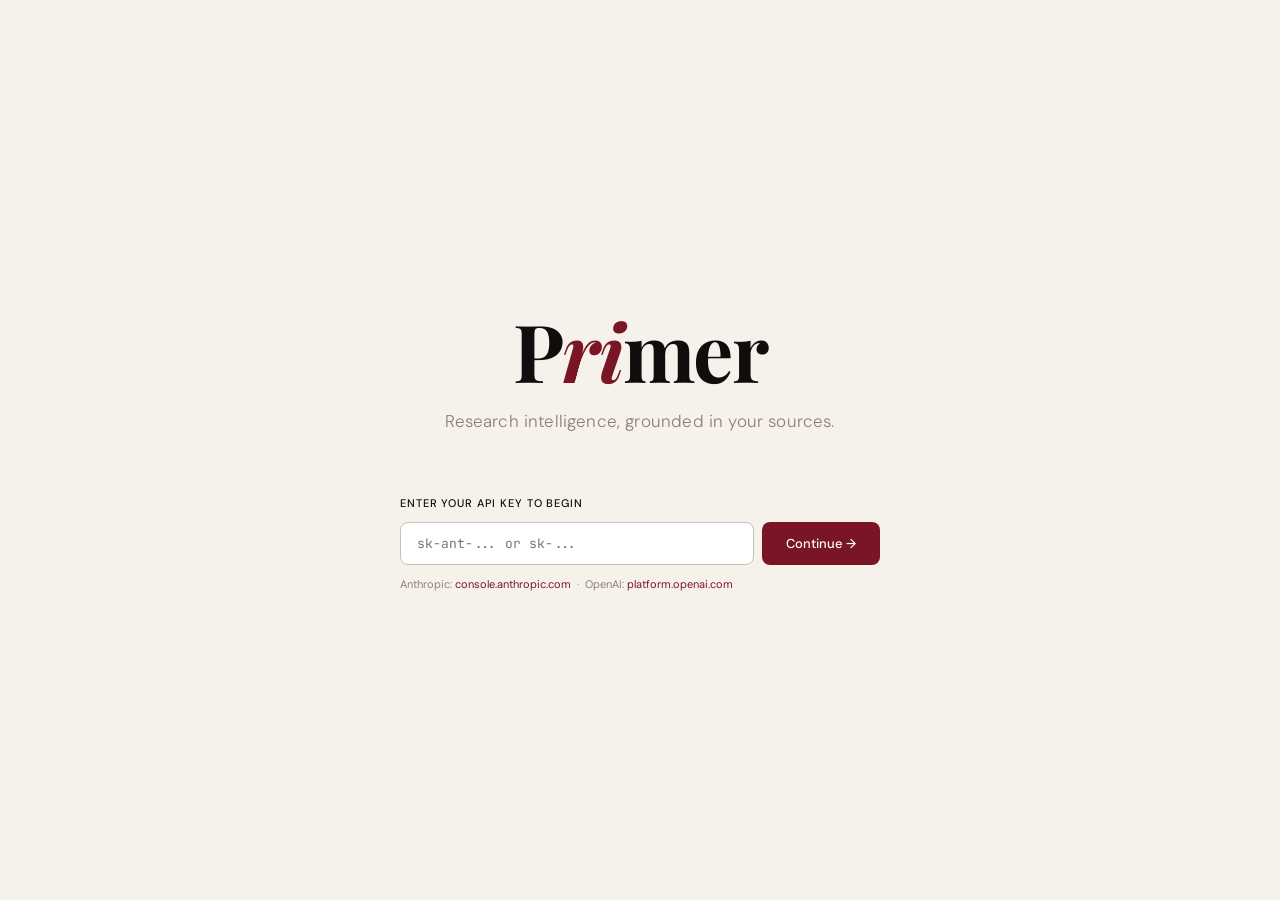
==== commit 2a4c7ed0: "Replace key gate card with full-screen hero landing page Large Primer wordmark with maroon italic 'r" ====
--- a/static/index.html
+++ b/static/index.html
@@ -15,15 +15,16 @@
   <body>
     <!-- API Key Gate -->
     <div id="key-gate">
-      <div class="key-gate-inner">
-        <div class="key-gate-logo">Primer</div>
-        <h1 class="key-gate-heading">Enter your API key to get started</h1>
-        <p class="key-gate-body">
-          Primer uses Claude or GPT-4o to extract and synthesize your research
-          papers. During the beta, you'll need your own key — we're not charging API
-          costs yet. Your key is stored only in your browser session and is never
-          logged or stored on our servers.
-        </p>
+      <div class="key-gate-hero">
+        <div class="key-gate-wordmark">
+          <span class="key-gate-wordmark-p">P</span><span
+            class="key-gate-wordmark-ri">ri</span><span
+            class="key-gate-wordmark-mer">mer</span>
+        </div>
+        <p class="key-gate-tagline">Research intelligence, grounded in your sources.</p>
+      </div>
+      <div class="key-gate-form">
+        <p class="key-gate-label">Enter your API key to begin</p>
         <div class="key-gate-input-row">
           <input
             type="password"
@@ -44,19 +45,37 @@
             >platform.openai.com</a
           >
         </p>
-        <p id="key-gate-error" class="key-gate-error" style="display:none;">
+        <p id="key-gate-error" class="key-gate-error" style="display: none">
           Please enter a valid Anthropic (sk-ant-...) or OpenAI (sk-...) API key.
         </p>
       </div>
     </div>
 
     <!-- Main App (hidden until key is entered) -->
-    <div id="app" style="display:none;">
+    <div id="app" style="display: none">
       <nav class="app-nav">
+        <button
+          type="button"
+          class="app-nav__toggle"
+          id="btn-sidebar-toggle"
+          aria-label="Toggle sidebar"
+          aria-expanded="false"
+        >
+          <svg
+            width="18"
+            height="18"
+            viewBox="0 0 24 24"
+            fill="none"
+            stroke="currentColor"
+            stroke-width="2"
+            stroke-linecap="round"
+          >
+            <line x1="3" y1="6" x2="21" y2="6" />
+            <line x1="3" y1="12" x2="21" y2="12" />
+            <line x1="3" y1="18" x2="21" y2="18" />
+          </svg>
+        </button>
         <a href="#" class="app-nav__logo">P<span class="ri">ri</span>mer</a>
-        <div class="app-nav__meta" id="nav-meta" hidden>
-          <span class="app-nav__session-label" id="nav-question"></span>
-        </div>
         <div class="app-nav__actions" id="nav-actions" hidden>
           <button
             type="button"
@@ -65,226 +84,322 @@
           >
             ← Cards
           </button>
+        </div>
+      </nav>
+
+      <aside class="sidebar" id="sidebar" aria-label="Sessions">
+        <div class="sidebar__header">
           <button
+            class="btn btn--primary sidebar__new-btn"
+            id="btn-new-session"
             type="button"
-            class="btn btn--ghost btn--sm"
-            id="btn-new-session"
-          >
-            New session
+          >
+            + New session
           </button>
         </div>
-      </nav>
-
-      <main class="app-main">
-        <!-- ── Stage 1: Upload ────────────────────────────────── -->
-        <section
-          id="stage-upload"
-          class="stage stage--upload"
-          aria-label="Upload papers"
-        >
-          <div class="upload-container">
-            <div class="upload-header">
-              <h1 class="upload-header__wordmark">
-                P<span class="ri">ri</span>mer<span class="upload-header__mvp">MVP</span>
-              </h1>
-              <p class="upload-header__sub">
-                Upload your papers. Get citation-grounded synthesis.
-              </p>
-            </div>
-
-            <form id="upload-form" class="upload-form" novalidate>
-              <div class="form-group">
-                <label for="research-question" class="form-label"
-                  >Research question</label
-                >
-                <textarea
-                  id="research-question"
-                  name="research_question"
-                  class="form-textarea"
-                  required
-                  minlength="10"
-                  rows="3"
-                  placeholder="e.g. What are the main approaches to multi-task driving perception?"
-                  aria-describedby="rq-hint"
-                ></textarea>
-                <span id="rq-hint" class="form-hint"
-                  >Be specific — this scopes all paper scoring and
-                  synthesis.</span
-                >
+        <nav aria-label="Recent sessions">
+          <ul id="sidebar-sessions-list" class="sidebar__list"></ul>
+        </nav>
+      </aside>
+
+      <div class="sidebar-backdrop"></div>
+
+      <div class="main-content">
+        <div class="stale-banner" id="question-stale-banner" hidden>
+          Relevance scores reflect the original research question — not
+          recomputed.
+        </div>
+        <main class="app-main">
+          <!-- ── Stage 1: Upload ────────────────────────────────── -->
+          <section
+            id="stage-upload"
+            class="stage stage--upload"
+            aria-label="Upload papers"
+          >
+            <div class="upload-container">
+              <div class="upload-header">
+                <h1 class="upload-header__wordmark">
+                  P<span class="ri">ri</span>mer<span class="upload-header__mvp"
+                    >MVP</span
+                  >
+                </h1>
+                <p class="upload-header__sub">
+                  Upload your papers. Get citation-grounded synthesis.
+                </p>
               </div>
 
-              <div class="form-group">
-                <label class="form-label">Papers (PDF)</label>
+              <form id="upload-form" class="upload-form" novalidate>
+                <div class="form-group">
+                  <label for="research-question" class="form-label"
+                    >Research question</label
+                  >
+                  <textarea
+                    id="research-question"
+                    name="research_question"
+                    class="form-textarea"
+                    required
+                    minlength="10"
+                    rows="3"
+                    placeholder="e.g. What are the main approaches to multi-task driving perception?"
+                    aria-describedby="rq-hint"
+                  ></textarea>
+                  <span id="rq-hint" class="form-hint"
+                    >Be specific — this scopes all paper scoring and
+                    synthesis.</span
+                  >
+                </div>
+
+                <div class="form-group">
+                  <label class="form-label">Papers (PDF)</label>
+                  <span class="form-hint">Start with 3 papers or fewer — you can add more from the cards view after processing.</span>
+                  <div
+                    class="drop-zone"
+                    id="drop-zone"
+                    role="button"
+                    tabindex="0"
+                    aria-label="Click to select PDFs or drag and drop here"
+                  >
+                    <input
+                      type="file"
+                      id="pdf-input"
+                      name="files"
+                      accept=".pdf"
+                      multiple
+                      class="drop-zone__input"
+                      aria-label="Select PDF files"
+                    />
+                    <div class="drop-zone__prompt" id="drop-prompt">
+                      <span class="drop-zone__icon" aria-hidden="true">↑</span>
+                      <span class="drop-zone__text"
+                        >Drop PDFs here or click to select</span
+                      >
+                      <span class="drop-zone__hint"
+                        >Multiple files supported</span
+                      >
+                    </div>
+                    <ul
+                      class="drop-zone__file-list"
+                      id="file-list"
+                      aria-label="Selected files"
+                      hidden
+                    ></ul>
+                  </div>
+                </div>
+
                 <div
-                  class="drop-zone"
-                  id="drop-zone"
-                  role="button"
-                  tabindex="0"
-                  aria-label="Click to select PDFs or drag and drop here"
-                >
-                  <input
-                    type="file"
-                    id="pdf-input"
-                    name="files"
-                    accept=".pdf"
-                    multiple
-                    class="drop-zone__input"
-                    aria-label="Select PDF files"
-                  />
-                  <div class="drop-zone__prompt" id="drop-prompt">
-                    <span class="drop-zone__icon" aria-hidden="true">↑</span>
-                    <span class="drop-zone__text"
-                      >Drop PDFs here or click to select</span
-                    >
-                    <span class="drop-zone__hint">Multiple files supported</span>
-                  </div>
-                  <ul
-                    class="drop-zone__file-list"
-                    id="file-list"
-                    aria-label="Selected files"
+                  id="pipeline-status"
+                  class="pipeline-status"
+                  hidden
+                  aria-label="Processing pipeline"
+                  aria-live="polite"
+                >
+                  <ol class="pipeline-stages" role="list">
+                    <li class="pipeline-stage" data-stage="0">
+                      <div class="pipeline-stage__dot" aria-hidden="true"></div>
+                      <span class="pipeline-stage__label">Uploading</span>
+                    </li>
+                    <li class="pipeline-stage" data-stage="1">
+                      <div class="pipeline-stage__dot" aria-hidden="true"></div>
+                      <span class="pipeline-stage__label">Extracting text</span>
+                    </li>
+                    <li class="pipeline-stage" data-stage="2">
+                      <div class="pipeline-stage__dot" aria-hidden="true"></div>
+                      <span class="pipeline-stage__label">Chunking</span>
+                    </li>
+                    <li class="pipeline-stage" data-stage="3">
+                      <div class="pipeline-stage__dot" aria-hidden="true"></div>
+                      <span class="pipeline-stage__label">Indexing</span>
+                    </li>
+                    <li class="pipeline-stage" data-stage="4">
+                      <div class="pipeline-stage__dot" aria-hidden="true"></div>
+                      <span class="pipeline-stage__label">Analyzing</span>
+                    </li>
+                  </ol>
+                </div>
+
+                <div class="upload-form__footer">
+                  <div
+                    class="upload-status"
+                    id="upload-status"
+                    aria-live="polite"
                     hidden
-                  ></ul>
+                  ></div>
+                  <button
+                    type="submit"
+                    class="btn btn--primary btn--lg"
+                    id="btn-upload"
+                  >
+                    Upload &amp; Analyze
+                  </button>
                 </div>
+              </form>
+            </div>
+          </section>
+
+          <!-- ── Stage 2: Cards ─────────────────────────────────── -->
+          <section
+            id="stage-cards"
+            class="stage stage--cards stage--hidden"
+            aria-label="Paper cards"
+          >
+            <div class="cards-toolbar">
+              <div class="cards-toolbar__left">
+                <span
+                  class="cards-toolbar__count"
+                  id="cards-count"
+                  aria-live="polite"
+                  >0 papers</span
+                >
+                <label for="sort-select" class="sr-only">Sort by</label>
+                <select id="sort-select" class="form-select">
+                  <option value="relevance_score">Sort: Relevance</option>
+                  <option value="tier">Sort: Tier</option>
+                  <option value="year">Sort: Year</option>
+                  <option value="venue">Sort: Venue</option>
+                </select>
               </div>
-
-              <div class="upload-form__footer">
-                <div
-                  class="upload-status"
-                  id="upload-status"
-                  aria-live="polite"
-                  hidden
-                ></div>
+              <div class="cards-toolbar__right">
+                <button
+                  type="button"
+                  class="btn btn--ghost"
+                  id="btn-add-papers"
+                >
+                  + Add papers
+                </button>
+                <button
+                  type="button"
+                  class="btn btn--ghost"
+                  id="btn-export-csv"
+                >
+                  Export CSV
+                </button>
+                <button
+                  type="button"
+                  class="btn btn--secondary"
+                  id="btn-generate-brief"
+                >
+                  Generate Brief
+                </button>
+                <button type="button" class="btn btn--primary" id="btn-go-chat">
+                  Chat →
+                </button>
+              </div>
+            </div>
+
+            <div class="add-papers-wrap" id="add-papers-form-wrap" hidden>
+              <form id="add-papers-form" class="add-papers-form" novalidate>
+                <input
+                  type="file"
+                  id="add-papers-input"
+                  accept=".pdf"
+                  multiple
+                  class="add-papers-input"
+                  aria-label="Select PDFs to add"
+                />
                 <button
                   type="submit"
-                  class="btn btn--primary btn--lg"
-                  id="btn-upload"
+                  class="btn btn--primary btn--sm"
+                  id="btn-add-papers-submit"
                 >
                   Upload &amp; Analyze
                 </button>
+                <span
+                  class="upload-status"
+                  id="add-papers-status"
+                  hidden
+                ></span>
+              </form>
+            </div>
+
+            <div
+              class="cards-status"
+              id="cards-status"
+              aria-live="polite"
+              hidden
+            ></div>
+
+            <div class="table-wrap">
+              <table class="cards-table" id="cards-table">
+                <thead>
+                  <tr>
+                    <th class="cards-table__th">Title</th>
+                    <th class="cards-table__th">Venue</th>
+                    <th class="cards-table__th cards-table__th--year">Year</th>
+                    <th class="cards-table__th">Task</th>
+                    <th class="cards-table__th cards-table__th--wide">
+                      Methodology
+                    </th>
+                    <th class="cards-table__th cards-table__th--wide">
+                      Results
+                    </th>
+                    <th class="cards-table__th">Datasets</th>
+                    <th class="cards-table__th cards-table__th--score">
+                      Score
+                    </th>
+                    <th class="cards-table__th cards-table__th--wide">
+                      Synthesis Note
+                    </th>
+                  </tr>
+                </thead>
+                <tbody
+                  id="cards-tbody"
+                  aria-live="polite"
+                  aria-label="Paper cards"
+                ></tbody>
+              </table>
+            </div>
+          </section>
+
+          <!-- ── Stage 3: Chat ──────────────────────────────────── -->
+          <section
+            id="stage-chat"
+            class="stage stage--chat stage--hidden"
+            aria-label="Research chat"
+          >
+            <div
+              class="chat-messages"
+              id="chat-messages"
+              aria-live="polite"
+              aria-label="Chat messages"
+            >
+              <div class="chat-empty" id="chat-empty">
+                <p class="chat-empty__text">
+                  Ask a question about your papers, or generate a full research
+                  brief.
+                </p>
               </div>
-            </form>
-          </div>
-        </section>
-
-        <!-- ── Stage 2: Cards ─────────────────────────────────── -->
-        <section
-          id="stage-cards"
-          class="stage stage--cards stage--hidden"
-          aria-label="Paper cards"
-        >
-          <div class="cards-toolbar">
-            <div class="cards-toolbar__left">
-              <span
-                class="cards-toolbar__count"
-                id="cards-count"
-                aria-live="polite"
-                >0 papers</span
-              >
-              <label for="sort-select" class="sr-only">Sort by</label>
-              <select id="sort-select" class="form-select">
-                <option value="relevance_score">Sort: Relevance</option>
-                <option value="tier">Sort: Tier</option>
-                <option value="year">Sort: Year</option>
-                <option value="venue">Sort: Venue</option>
-              </select>
-            </div>
-            <div class="cards-toolbar__right">
-              <button type="button" class="btn btn--ghost" id="btn-export-csv">
-                Export CSV
-              </button>
+            </div>
+
+            <div class="chat-input-area">
               <button
                 type="button"
-                class="btn btn--secondary"
-                id="btn-generate-brief"
+                class="btn btn--brief"
+                id="btn-brief-shortcut"
               >
-                Generate Brief
+                Generate My Research Brief
               </button>
-              <button type="button" class="btn btn--primary" id="btn-go-chat">
-                Chat →
-              </button>
-            </div>
-          </div>
-
-          <div
-            class="cards-status"
-            id="cards-status"
-            aria-live="polite"
-            hidden
-          ></div>
-
-          <div class="table-wrap">
-            <table class="cards-table" id="cards-table">
-              <thead>
-                <tr>
-                  <th class="cards-table__th">Title</th>
-                  <th class="cards-table__th">Venue</th>
-                  <th class="cards-table__th cards-table__th--year">Year</th>
-                  <th class="cards-table__th">Task</th>
-                  <th class="cards-table__th cards-table__th--wide">
-                    Methodology
-                  </th>
-                  <th class="cards-table__th cards-table__th--wide">Results</th>
-                  <th class="cards-table__th">Datasets</th>
-                  <th class="cards-table__th cards-table__th--score">Score</th>
-                  <th class="cards-table__th cards-table__th--wide">
-                    Synthesis Note
-                  </th>
-                </tr>
-              </thead>
-              <tbody
-                id="cards-tbody"
-                aria-live="polite"
-                aria-label="Paper cards"
-              ></tbody>
-            </table>
-          </div>
-        </section>
-
-        <!-- ── Stage 3: Chat ──────────────────────────────────── -->
-        <section
-          id="stage-chat"
-          class="stage stage--chat stage--hidden"
-          aria-label="Research chat"
-        >
-          <div
-            class="chat-messages"
-            id="chat-messages"
-            aria-live="polite"
-            aria-label="Chat messages"
-          >
-            <div class="chat-empty" id="chat-empty">
-              <p class="chat-empty__text">
-                Ask a question about your papers, or generate a full research
-                brief.
-              </p>
-            </div>
-          </div>
-
-          <div class="chat-input-area">
-            <button type="button" class="btn btn--brief" id="btn-brief-shortcut">
-              Generate My Research Brief
-            </button>
-            <form id="chat-form" class="chat-form">
-              <label for="chat-input" class="sr-only">Message</label>
-              <textarea
-                id="chat-input"
-                class="chat-form__input"
-                placeholder="Ask about your papers…"
-                rows="1"
-                maxlength="4000"
-                aria-label="Chat message"
-              ></textarea>
-              <button
-                type="submit"
-                class="btn btn--primary chat-form__send"
-                id="btn-send"
-              >
-                Send
-              </button>
-            </form>
-          </div>
-        </section>
-      </main>
+              <form id="chat-form" class="chat-form">
+                <label for="chat-input" class="sr-only">Message</label>
+                <textarea
+                  id="chat-input"
+                  class="chat-form__input"
+                  placeholder="Ask about your papers…"
+                  rows="1"
+                  maxlength="4000"
+                  aria-label="Chat message"
+                ></textarea>
+                <button
+                  type="submit"
+                  class="btn btn--primary chat-form__send"
+                  id="btn-send"
+                >
+                  Send
+                </button>
+              </form>
+            </div>
+          </section>
+        </main>
+      </div>
     </div>
 
     <script type="module" src="/static/js/app.js" defer></script>
--- a/static/css/primer.css
+++ b/static/css/primer.css
@@ -193,14 +193,27 @@
   right: 0;
   z-index: var(--z-overlay);
   height: 52px;
-  padding: 0 var(--space-6);
-  display: flex;
-  align-items: center;
-  justify-content: space-between;
-  gap: var(--space-4);
+  padding: 0 var(--space-4);
+  display: flex;
+  align-items: center;
+  gap: var(--space-3);
   background: var(--color-ink);
   border-bottom: 1px solid var(--color-rule-dark);
 }
+
+.app-nav__toggle {
+  background: none;
+  border: none;
+  cursor: pointer;
+  color: var(--color-cream);
+  padding: var(--space-2);
+  border-radius: var(--radius-sm);
+  display: flex;
+  align-items: center;
+  flex-shrink: 0;
+  transition: background var(--transition-fast);
+}
+.app-nav__toggle:hover { background: rgba(255,255,255,0.08); }
 
 .app-nav__logo {
   font-family: var(--font-serif);
@@ -209,7 +222,7 @@
   color: var(--color-cream);
   text-decoration: none;
   letter-spacing: -0.01em;
-  flex-shrink: 0;
+  flex: 1;
 }
 /* .ri — shared italic maroon accent used in all Primer wordmarks */
 .ri {
@@ -218,31 +231,145 @@
   font-family: var(--font-serif);
 }
 
-.app-nav__meta {
+.app-nav__actions {
+  display: flex;
+  align-items: center;
+  gap: var(--space-2);
+  flex-shrink: 0;
+}
+
+/* ── Sidebar ─────────────────────────────────────────────────── */
+.sidebar {
+  position: fixed;
+  top: 52px;
+  left: 0;
+  width: 260px;
+  height: calc(100vh - 52px);
+  background: var(--color-ink-2);
+  border-right: 1px solid var(--color-rule-dark);
+  display: flex;
+  flex-direction: column;
+  overflow: hidden;
+  transform: translateX(-100%);
+  transition: transform var(--transition-base);
+  z-index: var(--z-raised);
+}
+body.sidebar-open .sidebar { transform: translateX(0); }
+
+.sidebar__header {
+  padding: var(--space-4);
+  border-bottom: 1px solid var(--color-rule-dark);
+  flex-shrink: 0;
+}
+.sidebar__new-btn { width: 100%; justify-content: center; }
+
+.sidebar__list {
+  list-style: none;
+  margin: 0;
+  padding: var(--space-2) 0;
+  overflow-y: auto;
   flex: 1;
-  min-width: 0;
-}
-
-.app-nav__session-label {
-  display: block;
-  font-size: var(--text-sm);
+}
+
+.sidebar-item { position: relative; }
+
+.sidebar-item__body {
+  width: calc(100% - var(--space-4));
+  padding: var(--space-3) var(--space-4);
+  display: flex;
+  flex-direction: column;
+  gap: var(--space-1);
+  background: none;
+  border: none;
+  cursor: pointer;
+  text-align: left;
   color: var(--color-cream-dim);
+  border-radius: var(--radius-md);
+  margin: 1px var(--space-2);
+  transition: background var(--transition-fast), color var(--transition-fast), width var(--transition-fast);
+}
+.sidebar-item__body:hover,
+.sidebar-item--active .sidebar-item__body {
+  background: rgba(255,255,255,0.06);
+  color: var(--color-cream);
+}
+.sidebar-item:hover .sidebar-item__body {
+  width: calc(100% - var(--space-4) - 54px);
+}
+
+.sidebar-item__question {
+  font-size: var(--text-sm);
+  font-weight: 500;
+  white-space: nowrap;
   overflow: hidden;
   text-overflow: ellipsis;
-  white-space: nowrap;
-}
-
-.app-nav__actions {
-  display: flex;
-  align-items: center;
-  gap: var(--space-2);
-  flex-shrink: 0;
-}
-
-/* ── Main layout ────────────────────────────────────────────── */
+  display: block;
+}
+.sidebar-item__meta {
+  font-size: var(--text-xs);
+  color: var(--color-muted);
+  display: block;
+}
+
+.sidebar-item__actions {
+  position: absolute;
+  right: var(--space-3);
+  top: 50%;
+  transform: translateY(-50%);
+  display: flex;
+  gap: 2px;
+  opacity: 0;
+  transition: opacity var(--transition-fast);
+}
+.sidebar-item:hover .sidebar-item__actions { opacity: 1; }
+
+.sidebar-item__rename,
+.sidebar-item__delete {
+  background: none;
+  border: none;
+  cursor: pointer;
+  color: var(--color-muted);
+  padding: var(--space-1);
+  border-radius: var(--radius-sm);
+  display: flex;
+  align-items: center;
+  justify-content: center;
+  transition: background var(--transition-fast), color var(--transition-fast);
+}
+.sidebar-item__delete { font-size: 16px; line-height: 1; }
+.sidebar-item__rename:hover,
+.sidebar-item__delete:hover {
+  background: rgba(255,255,255,0.1);
+  color: var(--color-cream);
+}
+
+.sidebar-item__rename-input {
+  width: calc(100% - var(--space-8));
+  margin: var(--space-1) var(--space-2);
+  padding: var(--space-2) var(--space-3);
+  background: rgba(255,255,255,0.08);
+  border: 1px solid var(--color-maroon);
+  color: var(--color-cream);
+  border-radius: var(--radius-sm);
+  font-size: var(--text-sm);
+  font-family: var(--font-sans);
+}
+
+/* ── Sidebar backdrop (mobile) ───────────────────────────────── */
+.sidebar-backdrop {
+  display: none;
+}
+
+/* ── Main content wrapper ────────────────────────────────────── */
+.main-content {
+  min-height: calc(100vh - 52px);
+  margin-top: 52px;
+}
+body.sidebar-open .main-content { padding-left: 260px; }
+
+/* ── Main layout ─────────────────────────────────────────────── */
 .app-main {
-  padding-top: 52px;
-  min-height: 100vh;
+  min-height: 100%;
 }
 
 /* ── Stage base + hidden state ──────────────────────────────── */
@@ -256,6 +383,22 @@
 /* Fires each time a stage goes from display:none → visible */
 @keyframes stageIn {
   from { opacity: 0; transform: translateY(6px); }
+  to   { opacity: 1; transform: translateY(0); }
+}
+
+@keyframes stageOut {
+  from { opacity: 1; transform: translateY(0) scale(1); }
+  to   { opacity: 0; transform: translateY(-10px) scale(0.97); }
+}
+
+.stage--exiting {
+  pointer-events: none;
+  animation: stageOut 0.24s ease forwards;
+}
+
+/* Individual card rows stagger in after stage transition */
+@keyframes cardIn {
+  from { opacity: 0; transform: translateY(14px); }
   to   { opacity: 1; transform: translateY(0); }
 }
 
@@ -476,11 +619,182 @@
   color: var(--color-success);
 }
 
+/* ── Pipeline status stepper ───────────────────────────────── */
+.pipeline-status {
+  padding: var(--space-5) 0 var(--space-4);
+}
+
+.pipeline-stages {
+  display: flex;
+  align-items: flex-start;
+  justify-content: space-between;
+  list-style: none;
+  margin: 0;
+  padding: 0;
+  position: relative;
+}
+
+.pipeline-stage {
+  display: flex;
+  flex-direction: column;
+  align-items: center;
+  gap: var(--space-2);
+  position: relative;
+  flex: 1;
+}
+
+/* Connector line between stages */
+.pipeline-stage + .pipeline-stage::before {
+  content: '';
+  position: absolute;
+  top: 10px;
+  left: calc(-50% + 10px);
+  right: calc(50% + 10px);
+  height: 1px;
+  background: var(--color-rule);
+  z-index: 0;
+  transition: background var(--transition-base);
+}
+
+.pipeline-stage--done + .pipeline-stage::before,
+.pipeline-stage--done + .pipeline-stage--done::before {
+  background: var(--color-success);
+}
+
+.pipeline-stage__dot {
+  width: 20px;
+  height: 20px;
+  border-radius: 50%;
+  border: 2px solid var(--color-rule);
+  background: var(--color-white);
+  position: relative;
+  z-index: 1;
+  transition: border-color var(--transition-base), background var(--transition-base);
+  display: flex;
+  align-items: center;
+  justify-content: center;
+  font-size: 10px;
+}
+
+.pipeline-stage__label {
+  font-size: var(--text-xs);
+  color: var(--color-muted);
+  text-align: center;
+  white-space: nowrap;
+  transition: color var(--transition-base);
+  font-family: var(--font-sans);
+}
+
+/* Active stage */
+.pipeline-stage--active .pipeline-stage__dot {
+  border-color: var(--color-maroon);
+  background: var(--color-maroon);
+  animation: pipelinePulse 1.4s ease-in-out infinite;
+}
+.pipeline-stage--active .pipeline-stage__label {
+  color: var(--color-ink);
+  font-weight: 500;
+}
+
+/* Done stage */
+.pipeline-stage--done .pipeline-stage__dot {
+  border-color: var(--color-success);
+  background: var(--color-success);
+}
+.pipeline-stage--done .pipeline-stage__dot::after {
+  content: '✓';
+  font-size: 10px;
+  color: white;
+  line-height: 1;
+}
+.pipeline-stage--done .pipeline-stage__label {
+  color: var(--color-success);
+}
+
+@keyframes pipelinePulse {
+  0%, 100% { box-shadow: 0 0 0 0 rgba(122, 21, 37, 0.25); }
+  50%       { box-shadow: 0 0 0 5px rgba(122, 21, 37, 0); }
+}
+
+/* ── Upload progress rows ──────────────────────────────────── */
+.upload-progress-item {
+  display: flex;
+  align-items: center;
+  gap: var(--space-3);
+  padding: var(--space-2) var(--space-3);
+  background: var(--color-white);
+  border-radius: var(--radius-sm);
+  font-size: var(--text-sm);
+  color: var(--color-ink);
+}
+
+.upload-progress-item__name {
+  flex: 1;
+  min-width: 0;
+  overflow: hidden;
+  text-overflow: ellipsis;
+  white-space: nowrap;
+}
+
+.upload-progress-bar {
+  flex-shrink: 0;
+  width: 120px;
+  height: 6px;
+  background: var(--color-rule);
+  border-radius: 3px;
+  overflow: hidden;
+  position: relative;
+}
+
+.upload-progress-bar::after {
+  content: '';
+  position: absolute;
+  top: 0;
+  bottom: 0;
+  left: 0;
+  width: var(--pct, 0%);
+  background: var(--color-maroon);
+  border-radius: 3px;
+  transition: width var(--transition-base);
+}
+
+.upload-progress-bar--indeterminate::after {
+  width: 40%;
+  background: linear-gradient(
+    90deg,
+    transparent,
+    var(--color-maroon-br),
+    transparent
+  );
+  animation: progressShimmer 1.4s ease-in-out infinite;
+}
+
+@keyframes progressShimmer {
+  0%   { left: -40%; }
+  100% { left: 100%; }
+}
+
+.upload-progress-item__result {
+  font-size: var(--text-xs);
+  font-weight: 500;
+  white-space: nowrap;
+  flex-shrink: 0;
+}
+
+.upload-progress-item--success .upload-progress-item__result {
+  color: var(--color-success);
+}
+
+.upload-progress-item--error .upload-progress-item__result {
+  color: var(--color-error);
+}
+
 /* ── Stage 2: Cards ─────────────────────────────────────────── */
 .stage--cards {
   display: flex;
   flex-direction: column;
-  height: calc(100vh - 52px);
+  height: 100%;
+  min-height: calc(100vh - 52px);
 }
 
 .cards-toolbar {
@@ -564,6 +878,11 @@
 }
 
 /* Paper card rows — BEM */
+.paper-card {
+  animation: cardIn 0.32s ease both;
+  animation-delay: calc(min(var(--row-i, 0), 8) * 40ms);
+}
+
 .paper-card td {
   padding: var(--space-3) var(--space-4);
   border-bottom: 1px solid var(--color-rule);
@@ -589,7 +908,10 @@
   color: var(--color-muted);
 }
 .paper-card--error td {
-  background: rgba(192, 57, 43, 0.03);
+  background: rgba(192, 57, 43, 0.07);
+}
+.paper-card--error td:first-child {
+  border-left: 3px solid var(--color-error);
 }
 
 .paper-card__title {
@@ -642,7 +964,8 @@
 .stage--chat {
   display: flex;
   flex-direction: column;
-  height: calc(100vh - 52px);
+  height: 100%;
+  min-height: calc(100vh - 52px);
 }
 
 .chat-messages {
@@ -853,14 +1176,71 @@
   padding: 0 var(--space-5);
 }
 
+/* ── Stale question banner ───────────────────────────────────── */
+.stale-banner {
+  padding: var(--space-2) var(--space-6);
+  background: rgba(176, 120, 24, 0.08);
+  border-bottom: 1px solid rgba(176, 120, 24, 0.18);
+  font-size: var(--text-xs);
+  color: var(--color-warning);
+  text-align: center;
+}
+
+/* ── Add papers mini-form ────────────────────────────────────── */
+.add-papers-wrap {
+  padding: var(--space-3) var(--space-5);
+  background: var(--color-surface);
+  border-bottom: 1px solid var(--color-rule);
+}
+.add-papers-form {
+  display: flex;
+  align-items: center;
+  gap: var(--space-3);
+  flex-wrap: wrap;
+}
+.add-papers-input {
+  font-family: var(--font-sans);
+  font-size: var(--text-sm);
+  color: var(--color-muted);
+  flex: 1;
+  min-width: 0;
+}
+
+.add-papers-input::file-selector-button {
+  font-family: var(--font-sans);
+  font-size: var(--text-xs);
+  font-weight: 500;
+  color: var(--color-muted);
+  background: transparent;
+  border: 1px solid var(--color-rule);
+  border-radius: var(--radius-md);
+  padding: var(--space-1) var(--space-3);
+  margin-right: var(--space-2);
+  cursor: pointer;
+  transition: background var(--transition-fast), color var(--transition-fast);
+}
+
+.add-papers-input::file-selector-button:hover {
+  background: var(--color-white);
+  color: var(--color-ink);
+}
+
 /* ── Responsive ─────────────────────────────────────────────── */
 @media (max-width: 768px) {
-  .app-nav {
-    padding: 0 var(--space-4);
+  /* Sidebar overlays on mobile — no layout push */
+  body.sidebar-open .main-content { padding-left: 0; }
+  .sidebar { z-index: var(--z-overlay); }
+  .sidebar-backdrop {
+    display: block;
+    position: fixed;
+    inset: 0;
+    background: rgba(0,0,0,0.4);
+    z-index: calc(var(--z-overlay) - 1);
+    opacity: 0;
+    pointer-events: none;
+    transition: opacity var(--transition-base);
   }
-  .app-nav__session-label {
-    display: none;
-  }
+  body.sidebar-open .sidebar-backdrop { opacity: 1; pointer-events: auto; }
 
   .upload-container {
     padding: var(--space-10) var(--space-4) var(--space-8);
@@ -890,99 +1270,118 @@
 #key-gate {
   position: fixed;
   inset: 0;
-  background: var(--cream, #faf7f2);
-  display: flex;
+  background: var(--color-cream);
+  display: flex;
+  flex-direction: column;
   align-items: center;
   justify-content: center;
+  gap: var(--space-16);
   z-index: 1000;
-}
-
-.key-gate-inner {
+  padding: var(--space-12) var(--space-6);
+}
+
+.key-gate-hero {
+  text-align: center;
+}
+
+.key-gate-wordmark {
+  font-family: var(--font-serif);
+  font-size: 80px;
+  font-weight: 700;
+  line-height: 1;
+  letter-spacing: -0.02em;
+  margin-bottom: var(--space-5);
+}
+
+.key-gate-wordmark-p,
+.key-gate-wordmark-mer {
+  color: var(--color-ink);
+}
+
+.key-gate-wordmark-ri {
+  color: var(--color-maroon);
+  font-style: italic;
+}
+
+.key-gate-tagline {
+  font-family: var(--font-sans);
+  font-size: var(--text-lg);
+  font-weight: 300;
+  color: var(--color-muted);
+  margin: 0;
+  letter-spacing: 0.01em;
+}
+
+.key-gate-form {
+  width: 100%;
   max-width: 480px;
-  width: 100%;
-  padding: 48px 40px;
-  background: #fff;
-  border: 1px solid var(--rule, #e8e0d5);
-  border-radius: 16px;
-}
-
-.key-gate-logo {
-  font-family: "Playfair Display", serif;
-  font-size: 24px;
-  color: var(--ink, #110d0d);
-  margin-bottom: 24px;
-}
-
-.key-gate-heading {
-  font-family: "Playfair Display", serif;
-  font-size: 20px;
-  font-weight: 600;
-  color: var(--ink, #110d0d);
-  margin: 0 0 12px;
-  line-height: 1.3;
-}
-
-.key-gate-body {
-  font-family: "DM Sans", sans-serif;
-  font-size: 14px;
-  font-weight: 300;
-  color: #3d3830;
-  line-height: 1.65;
-  margin: 0 0 24px;
+}
+
+.key-gate-label {
+  font-family: var(--font-sans);
+  font-size: var(--text-xs);
+  font-weight: 500;
+  color: var(--color-ink);
+  letter-spacing: 0.08em;
+  text-transform: uppercase;
+  margin: 0 0 var(--space-3);
 }
 
 .key-gate-input-row {
   display: flex;
-  gap: 8px;
-  margin-bottom: 12px;
+  gap: var(--space-2);
+  margin-bottom: var(--space-3);
 }
 
 .key-gate-input-row input {
   flex: 1;
-  font-family: "JetBrains Mono", monospace;
-  font-size: 13px;
-  padding: 10px 14px;
-  border: 1px solid var(--rule, #e8e0d5);
-  border-radius: 8px;
+  font-family: var(--font-mono);
+  font-size: var(--text-sm);
+  padding: var(--space-3) var(--space-4);
+  border: 1px solid var(--color-cream-dim);
+  border-radius: var(--radius-md);
   outline: none;
-  color: var(--ink, #110d0d);
-  background: var(--cream, #faf7f2);
+  color: var(--color-ink);
+  background: var(--color-white);
 }
 
 .key-gate-input-row input:focus {
-  border-color: var(--maroon, #7a1525);
+  border-color: var(--color-maroon);
 }
 
 .key-gate-input-row button {
-  padding: 10px 20px;
-  background: var(--maroon, #7a1525);
-  color: #fff;
+  padding: var(--space-3) var(--space-6);
+  background: var(--color-maroon);
+  color: var(--color-white);
   border: none;
-  border-radius: 8px;
-  font-family: "DM Sans", sans-serif;
-  font-size: 14px;
+  border-radius: var(--radius-md);
+  font-family: var(--font-sans);
+  font-size: var(--text-sm);
   font-weight: 500;
   cursor: pointer;
   white-space: nowrap;
+  transition: background 0.15s ease;
 }
 
 .key-gate-input-row button:hover {
-  background: #5e1020;
+  background: var(--color-maroon-br);
 }
 
 .key-gate-hint {
-  font-size: 12px;
-  color: var(--muted, #8a7e74);
+  font-family: var(--font-sans);
+  font-size: var(--text-xs);
+  color: var(--color-muted);
   margin: 0;
 }
 
 .key-gate-hint a {
-  color: var(--maroon, #7a1525);
+  color: var(--color-maroon);
   text-decoration: none;
 }
 
 .key-gate-error {
-  font-size: 13px;
-  color: var(--maroon, #7a1525);
-  margin: 8px 0 0;
-}
+  font-family: var(--font-sans);
+  font-size: var(--text-sm);
+  color: var(--color-error);
+  margin: var(--space-2) 0 0;
+}
